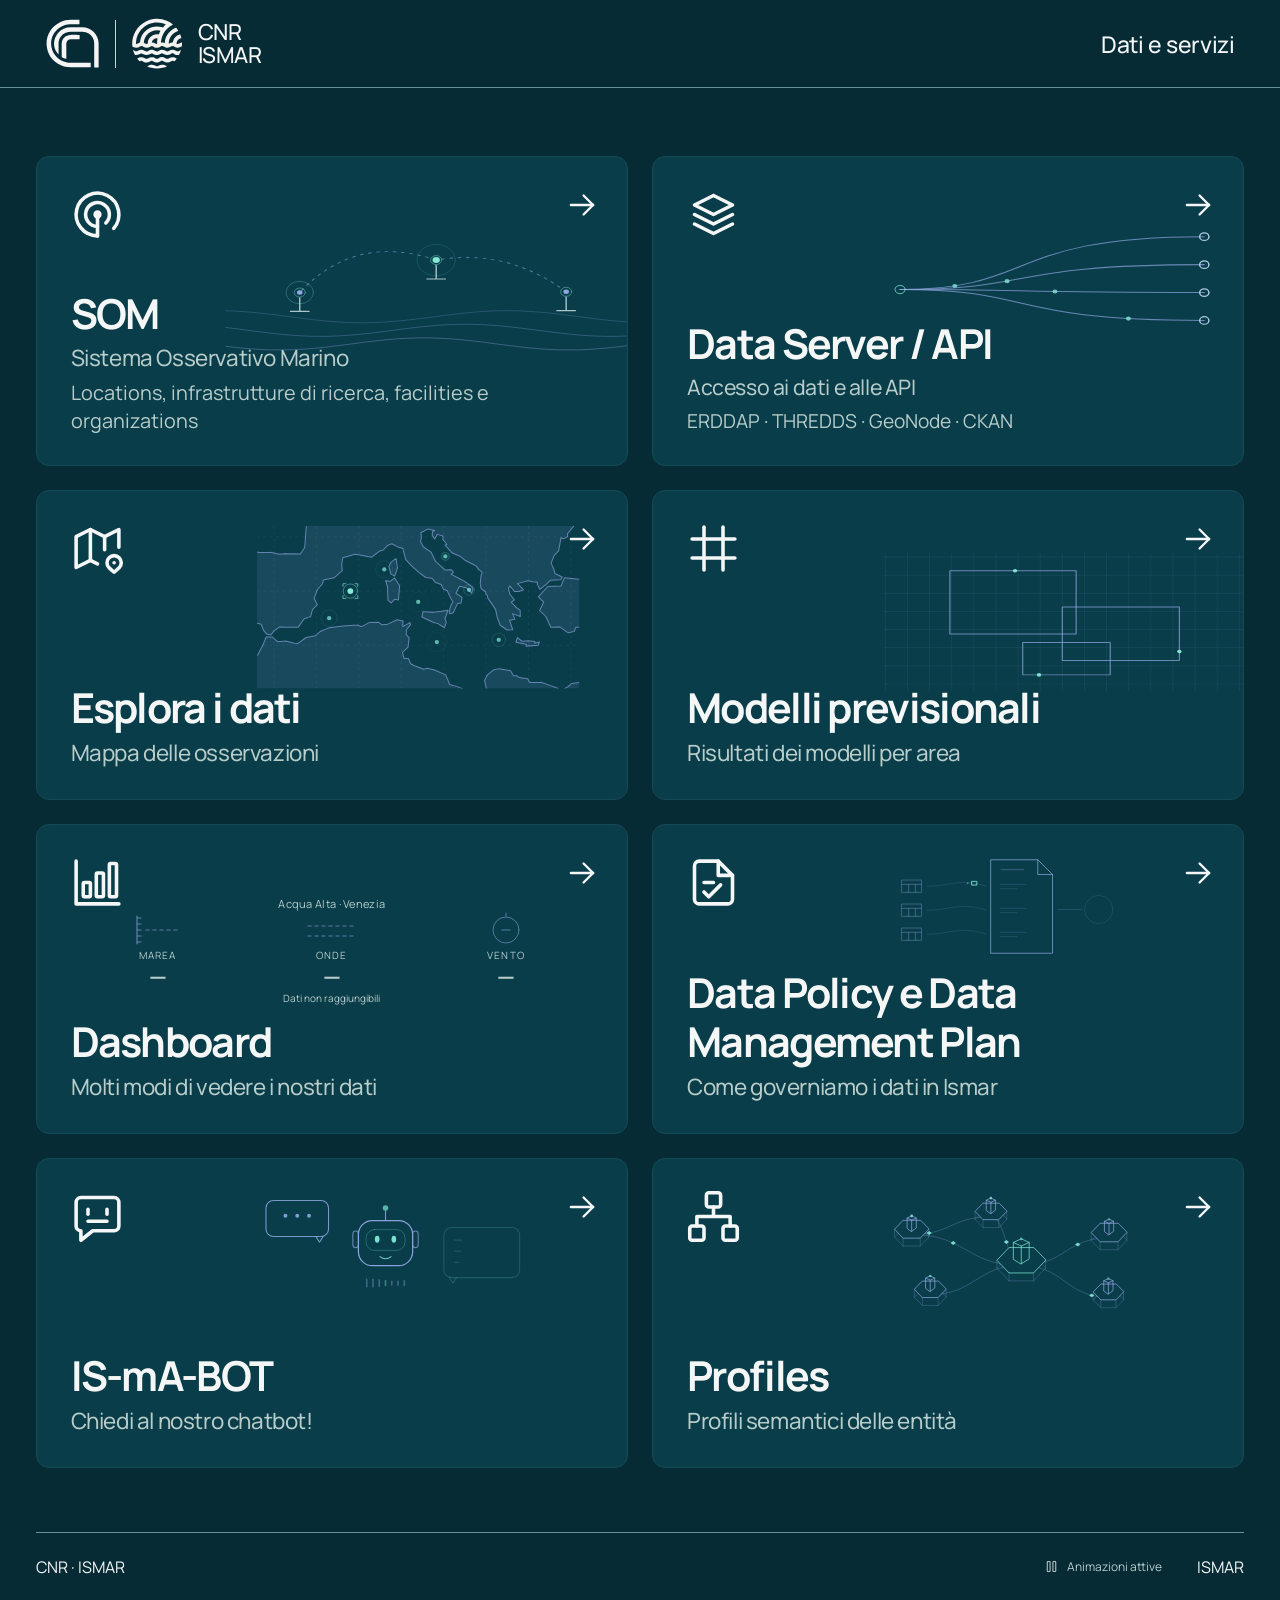
==== index.html @ 1b6a5de8 "Aggiunge Profiles con elenco compatto e prefix copiabili" ====
<!doctype html>
<html lang="it">
<head>
  <meta charset="utf-8">
  <meta name="viewport" content="width=device-width, initial-scale=1">
  <meta name="theme-color" content="#062b35">
  <meta name="description" content="Accesso al Sistema Osservativo Marino, ai data server e alle API, alla mappa delle osservazioni, ai modelli previsionali, alle infrastrutture di ricerca e alle facilities di CNR ISMAR.">
  <title>Dati e servizi · CNR ISMAR</title>
  <link rel="icon" href="assets/brand/ismar.svg" type="image/svg+xml">
  <link rel="preload" href="assets/fonts/manrope-variable.ttf" as="font" type="font/ttf" crossorigin>
  <link rel="stylesheet" href="styles.css">
  <script src="config.js" defer></script>
  <script src="assets/maps/mediterranean.js" defer></script>
  <script src="app.js" defer></script>
  <script src="dashboard.js" defer></script>
  <script src="motion.js" defer></script>
</head>
<body>
  <a class="skip-link" href="#contenuto">Vai ai servizi</a>
  <header class="site-header">
    <a class="brand" href="./" aria-label="CNR ISMAR · pagina iniziale">
      <img class="brand-cnr" src="assets/brand/cnr.svg" alt="" width="53" height="50">
      <span class="brand-divider" aria-hidden="true"></span>
      <img class="brand-ismar" src="assets/brand/ismar.svg" alt="" width="50" height="51">
      <span class="brand-name" aria-hidden="true">CNR<br>ISMAR</span>
    </a>
    <h1>Dati e servizi</h1>
  </header>
  <main id="contenuto" class="main" tabindex="-1">
    <nav id="tiles" class="tiles" aria-label="Dati e servizi marini"></nav>
    <noscript>
      <div class="no-script">
        <p>Per visualizzare le tile animate, attiva JavaScript. Puoi comunque accedere ai servizi:</p>
        <ul>
          <li><a href="./som.html">SOM · Sistema Osservativo Marino · Locations, infrastrutture di ricerca e facilities</a></li>
          <li><a href="./dataservers.html">Data Server / API</a></li>
          <li><a href="http://erddapdash.ve.ismar.cnr.it/">Esplora i dati · Mappa delle osservazioni</a></li>
          <li><a href="./models.html">Modelli previsionali</a></li>
          <li><a href="https://assets.ve.ismar.cnr.it/public/public_pages/dashboards/qc_dash.html">Dashboard · Molti modi di vedere i nostri dati</a></li>
          <li><a href="./datapolicy.html">Data Policy e Data Management Plan · Come governiamo i dati in Ismar</a></li>
          <li><a href="./chatbot.html">IS-mA-BOT · Chiedi al nostro chatbot!</a></li>
          <li><a href="./profiles.html">Profiles · Profili semantici delle entità</a></li>
        </ul>
      </div>
    </noscript>
  </main>
  <footer class="site-footer">
    <span>CNR · ISMAR</span>
    <div class="footer-actions">
      <button id="motion-toggle" class="motion-toggle" type="button" aria-pressed="true" aria-label="Metti in pausa le animazioni" hidden>
        <img src="assets/icons/player-pause.svg" width="17" height="17" alt="">
        <span>Animazioni attive</span>
      </button>
      <a id="contact-link" href="https://www.ismar.cnr.it/">ISMAR</a>
    </div>
  </footer>
</body>
</html>
---- styles.css ----
@font-face {
  font-family: Manrope;
  src: url("assets/fonts/manrope-variable.ttf") format("truetype");
  font-style: normal;
  font-weight: 200 800;
  font-display: swap;
}

:root {
  color-scheme: only dark;
  --page: #062b35;
  --tile: #093d4a;
  --tile-active: #0a424d;
  --text: #f4f7f6;
  --muted: #b8cdca;
  --indigo: #91a3df;
  --aqua: #79e1d0;
  --edge: #154b57;
  --gutter: clamp(22px, 2.78vw, 54px);
  --radius: 13px;
  font-family: Manrope, "Segoe UI", Arial, sans-serif;
  font-synthesis: none;
  text-rendering: optimizeLegibility;
  -webkit-font-smoothing: antialiased;
}

* { box-sizing: border-box; }
body { margin: 0; min-width: 280px; min-height: 100svh; background: var(--page); color: var(--text); display: flex; flex-direction: column; }
a { color: inherit; }
button { font: inherit; }
a, button { -webkit-tap-highlight-color: transparent; }
button:focus-visible, a:focus-visible { outline: 3px solid var(--aqua); outline-offset: 6px; }
.skip-link { position: fixed; top: 12px; left: 12px; z-index: 10; padding: 12px 18px; background: var(--text); color: var(--page); border-radius: 5px; transform: translateY(-180%); }
.skip-link:focus { transform: translateY(0); }
.site-header { height: 88px; flex: 0 0 88px; padding: 0 calc(var(--gutter) + 10px); border-bottom: 1px solid #69939b; display: flex; align-items: center; justify-content: space-between; gap: 24px; }
.brand { display: flex; align-items: center; gap: 16px; text-decoration: none; flex-shrink: 0; }
.brand img { display: block; object-fit: contain; }
.brand-cnr { width: 53px; height: 50px; }
.brand-ismar { width: 50px; height: 51px; }
.brand-divider { width: 1px; height: 48px; background: #c5d5d5; }
.brand-name { font-size: 22px; line-height: 1.01; font-weight: 500; letter-spacing: -.5px; }
.site-header h1 { margin: 0; font-size: 23px; font-weight: 500; letter-spacing: -.4px; }
.main { width: 100%; max-width: 1760px; margin: auto; padding: 68px var(--gutter) 64px; flex: 1; display: flex; align-items: center; outline: none; }
.tiles { display: grid; grid-template-columns: repeat(2, minmax(0, 1fr)); gap: 24px; width: 100%; }
.tile { position: relative; isolation: isolate; display: flex; align-items: flex-end; min-width: 0; height: clamp(310px, calc((100svh - 312px) / 2), 390px); overflow: hidden; padding: 32px 34px 30px; background: var(--tile); border: 1px solid var(--edge); border-radius: var(--radius); color: var(--text); text-decoration: none; transition: transform 220ms ease, background-color 220ms ease, border-color 220ms ease, box-shadow 220ms ease; }
.tile::after { content: ""; position: absolute; height: 2px; width: 26%; left: -28%; bottom: 0; background: var(--aqua); opacity: 0; pointer-events: none; }
.tile-placeholder { pointer-events: none; }
.tile:is(:hover, :focus-visible) { background: var(--tile-active); border-color: var(--aqua); box-shadow: inset 0 0 0 1px var(--aqua); transform: translateY(-3px); outline: none; }
.tile:is(:hover, :focus-visible)::after { opacity: .95; animation: edge-travel 3.8s linear infinite; }
.tile-icon, .tile-arrow { position: absolute; top: 29px; z-index: 2; display: block; filter: brightness(0) invert(1); opacity: .96; }
.tile-icon { left: 32px; width: 57px; height: 57px; }
.tile-arrow { right: 26px; width: 38px; height: 38px; transition: transform 220ms ease; }
.tile:is(:hover, :focus-visible) .tile-arrow { transform: translateX(5px); filter: brightness(0) saturate(100%) invert(88%) sepia(17%) saturate(846%) hue-rotate(110deg) brightness(97%) contrast(92%); }
.tile-visual { position: absolute; top: 51px; left: 0; width: 100%; height: 49%; pointer-events: none; z-index: -1; transition: transform 600ms ease; }
.tile-copy { position: relative; z-index: 1; width: 100%; pointer-events: none; }
.tile h2 { margin: 0 0 4px; font-size: clamp(31px, 3.22vw, 49px); line-height: 1.2; font-weight: 700; letter-spacing: -1.7px; text-wrap: balance; }
.tile-description { margin: 0; color: var(--muted); font-size: clamp(17px, 1.75vw, 26px); line-height: 1.45; font-weight: 450; letter-spacing: -.4px; }
.tile-detail { margin: 5px 0 0; font-size: clamp(16px, 1.55vw, 23px); line-height: 1.4; color: var(--muted); }
.tile[data-kind="servers"] .tile-description { font-size: clamp(16px, 1.66vw, 24px); }
.tile[data-kind="servers"] .tile-detail { font-size: clamp(15px, 1.5vw, 22px); }
.tile[data-kind="map"] .tile-visual { top: 24px; height: 60%; }
.tile:is([data-kind="infrastructure"], [data-kind="facilities"]) .tile-visual { top: 28px; height: 43%; }
.tile[data-kind="policy"] .tile-visual { top: 20px; height: 40%; }
.tile[data-kind="chatbot"] .tile-visual { top: 22px; height: 45%; }
/* Live Acqua Alta measurements stay readable independently of the canvas. */
.dashboard-preview { position: absolute; top: 72px; left: 34px; right: 34px; pointer-events: none; }
.dashboard-source { margin: 0; color: var(--muted); text-align: center; font-size: 11px; line-height: 14px; letter-spacing: .3px; }
.tile[data-kind="dashboard"] .tile-visual { top: 14px; left: 0; width: 100%; height: 38px; z-index: 0; transform: none !important; }
.dashboard-metrics { display: grid; grid-template-columns: repeat(3, minmax(0, 1fr)); margin: 38px 0 0; text-align: center; }
.dashboard-metric { min-width: 0; pointer-events: auto; }
.dashboard-label { color: var(--muted); font-size: 10px; line-height: 12px; letter-spacing: 1.2px; text-transform: uppercase; }
.dashboard-value { display: flex; align-items: baseline; justify-content: center; gap: 4px; margin: 2px 0 0; color: var(--aqua); font-size: 23px; line-height: 26px; font-weight: 650; font-variant-numeric: tabular-nums; }
.dashboard-unit { color: var(--muted); font-size: 11px; font-weight: 450; }
.dashboard-metric[data-available="false"] .dashboard-number { color: var(--muted); }
.dashboard-status { margin: 3px 0 0; color: var(--muted); text-align: center; font-size: 10px; line-height: 12px; }
.site-footer { width: calc(100% - var(--gutter) * 2); max-width: calc(1760px - var(--gutter) * 2); margin: 0 auto; min-height: 68px; border-top: 1px solid #69939b; display: flex; align-items: center; justify-content: space-between; gap: 20px; font-size: 16px; }
.footer-actions { display: flex; align-items: center; gap: 30px; }
.footer-actions > a { text-decoration: none; text-underline-offset: 5px; }
.footer-actions > a:hover { color: var(--aqua); text-decoration: underline; }
.motion-toggle { display: inline-flex; align-items: center; gap: 7px; min-height: 44px; border: 0; padding: 0 5px; color: var(--muted); background: transparent; font-size: 12px; cursor: pointer; }
.motion-toggle:hover { color: var(--text); }
.motion-toggle img { filter: brightness(0) invert(1); opacity: .72; }
[hidden] { display: none !important; }
.no-script { width: 100%; padding: 24px; border: 1px solid var(--edge); }
.no-script a { display: inline-block; padding: 8px; }
.visually-hidden { position: absolute; width: 1px; height: 1px; padding: 0; margin: -1px; overflow: hidden; clip-path: inset(50%); white-space: nowrap; border: 0; }
.motion-paused .tile::after { animation-play-state: paused; }
.motion-paused .tile, .motion-paused .tile-arrow, .motion-paused .tile-visual { transition: none; }
.motion-paused .tile:is(:hover, :focus-visible) { transform: none; }

/* Data server: elenco statico, estendibile aggiungendo elementi alla lista. */
.servers-main { display: block; padding-top: 40px; padding-bottom: 56px; }
.back-link { display: inline-flex; align-items: center; gap: 10px; min-height: 44px; color: var(--muted); font-size: 14px; text-decoration: none; }
.back-link img { flex-shrink: 0; filter: brightness(0) invert(1); transform: rotate(180deg); }
.back-link:hover { color: var(--aqua); }
.breadcrumb { display: flex; align-items: center; flex-wrap: wrap; gap: 12px; color: var(--muted); font-size: 14px; }
.breadcrumb [aria-current="page"] { color: var(--text); }
.servers-intro { margin: 32px 0; }
.servers-intro h2 { margin: 0 0 12px; font-size: clamp(30px, 3.22vw, 49px); line-height: 1.2; letter-spacing: -1.3px; }
.servers-intro p { max-width: 660px; margin: 0; color: var(--muted); font-size: 18px; line-height: 1.6; }
.server-list { display: grid; grid-template-columns: repeat(2, minmax(0, 1fr)); gap: 20px; margin: 0; padding: 0; list-style: none; }
.server-list > li { min-width: 0; }
.server-card { display: flex; align-items: center; justify-content: space-between; gap: 24px; height: 100%; min-height: 144px; padding: 30px 32px; background: var(--tile); border: 1px solid var(--edge); border-radius: var(--radius); text-decoration: none; transition: background-color 220ms ease, border-color 220ms ease; }
.server-card:is(:hover, :focus-visible) { background: var(--tile-active); border-color: var(--aqua); }
.server-copy { display: grid; gap: 9px; min-width: 0; }
.server-title { font-size: clamp(20px, 2vw, 28px); font-weight: 700; line-height: 1.3; letter-spacing: -.6px; overflow-wrap: anywhere; }
.server-status { display: inline-block; width: .625rem; height: .625rem; margin-right: .65rem; border-radius: 50%; background: #9ca3af; vertical-align: .12em; }
.server-status[data-state="green"] { background: #4ade80; }
.server-status[data-state="red"] { background: #f87171; }
.server-url { color: var(--muted); font-size: 14px; line-height: 1.6; overflow-wrap: anywhere; }
.server-arrow { flex-shrink: 0; filter: brightness(0) invert(1); }

/* Profiles: elenco compatto con link, dichiarazione e copia sulla stessa riga. */
.profiles-main .profiles-intro { margin: 20px 0 24px; }
.profiles-intro h2 { margin-bottom: 8px; font-size: clamp(28px, 2.8vw, 38px); text-wrap: balance; }
.profiles-intro p { max-width: none; font-size: 16px; }
.profiles-nav { display: flex; flex-wrap: wrap; column-gap: 24px; margin-top: 12px; }
.profiles-nav a { display: inline-flex; align-items: center; gap: 8px; min-height: 44px; color: var(--muted); text-decoration: none; font-size: 14px; }
.profiles-nav a:hover { color: var(--aqua); text-decoration: underline; text-underline-offset: 5px; }
.profiles-nav span { color: var(--aqua); font-variant-numeric: tabular-nums; }
.profiles-section { margin-top: 28px; }
.profiles-section-heading { display: flex; justify-content: space-between; align-items: baseline; gap: 16px; margin-bottom: 10px; }
.profiles-section h3 { scroll-margin-top: 24px; margin: 0; font-size: clamp(20px, 1.8vw, 24px); line-height: 1.4; letter-spacing: -.4px; overflow-wrap: anywhere; }
.profiles-count { flex-shrink: 0; color: var(--muted); font-size: 14px; }
.profiles-list { margin: 0; padding: 0; list-style: none; border: 1px solid var(--edge); border-radius: 8px; background: var(--tile); }
.profile-row { display: grid; grid-template-columns: 16rem minmax(0, 1fr) 44px; align-items: center; gap: 16px; min-width: 0; padding: 6px 14px; }
.profile-row + .profile-row { border-top: 1px solid var(--edge); }
.profile-row:is(:hover, :focus-within) { background: #79e1d008; }
.profile-row:first-child { border-radius: 7px 7px 0 0; }
.profile-row:last-child { border-radius: 0 0 7px 7px; }
.profile-row h4 { min-width: 0; margin: 0; font-size: 16px; font-weight: 600; line-height: 1.4; }
.profile-row h4 a { display: inline-flex; align-items: center; min-height: 44px; padding-block: 6px; color: var(--aqua); text-decoration-color: #4c7a80; text-underline-offset: 4px; overflow-wrap: anywhere; }
.profile-row h4 a:hover { color: var(--text); text-decoration-color: currentColor; }
.profile-row code { display: block; min-width: 0; padding: 8px 10px; border-radius: 4px; background: #052e39; color: #d2e5e3; font-family: Consolas, "Courier New", monospace; font-size: 14px; line-height: 1.6; white-space: pre-wrap; overflow-wrap: anywhere; }
.profile-copy { display: grid; place-items: center; width: 44px; height: 44px; padding: 0; border: 1px solid transparent; border-radius: 6px; background: transparent; color: var(--muted); cursor: pointer; }
.profile-copy:hover { border-color: var(--aqua); color: var(--aqua); }
.profile-copy .copied-icon { display: none; }
.profile-copy[data-state="copied"] { color: var(--aqua); border-color: var(--aqua); }
.profile-copy[data-state="copied"] .copy-icon { display: none; }
.profile-copy[data-state="copied"] .copied-icon { display: block; }
.profile-copy[data-state="error"] { border-color: #e9ac99; color: #e9ac99; }
@media (max-width: 1100px) {
  .profile-row { grid-template-columns: 12rem minmax(0, 1fr) 44px; gap: 12px; }
}
@media (max-width: 720px) {
  .profiles-nav { column-gap: 18px; }
  .profiles-section-heading { flex-wrap: wrap; gap: 6px; }
  .profile-row { grid-template-columns: minmax(0, 1fr) 44px; gap: 0 10px; padding: 8px 12px; }
  .profile-row h4 { grid-column: 1; grid-row: 1; }
  .profile-row code { grid-column: 1 / -1; grid-row: 2; margin-bottom: 4px; }
  .profile-copy { grid-column: 2; grid-row: 1; }
}

/* Modelli: descrizioni e homepage da completare senza collegamenti fittizi. */
.models-header h1 { min-width: 0; text-align: right; }
.model-card { height: 100%; padding: 30px 32px; background: var(--tile); border: 1px solid var(--edge); border-radius: var(--radius); }
.model-card h3 { margin: 0; }
.model-description { min-height: 4.8em; margin: 16px 0 20px; color: var(--muted); font-size: 16px; line-height: 1.6; overflow-wrap: anywhere; }
.model-homepage { display: inline-flex; align-items: center; min-height: 44px; color: var(--muted); font-size: 14px; line-height: 1.5; }
a.model-homepage { color: var(--aqua); text-underline-offset: 5px; }
a.model-homepage:hover { color: var(--text); }

/* Facilities: contorni italiani e posizioni geografiche delle stazioni. */
.facilities-main { display: block; padding-top: 40px; padding-bottom: 48px; }
.facilities-intro { margin: 24px 0 30px; }
.facilities-intro h2 { margin: 0 0 12px; font-size: clamp(28px, 3.22vw, 49px); line-height: 1.2; letter-spacing: -1.3px; text-wrap: balance; }
.facilities-intro p { margin: 0; color: var(--muted); font-size: 18px; line-height: 1.6; }
.facilities-atlas { margin: 0; overflow: hidden; background: var(--tile); border: 1px solid var(--edge); border-radius: var(--radius); }
.facilities-map { position: relative; width: min(100%, 900px, calc(88svh * 760 / 920)); margin-inline: auto; aspect-ratio: 760 / 920; }
.italy-outline { display: block; width: 100%; height: 100%; }
.facility-marker { position: absolute; left: var(--facility-x); top: var(--facility-y); display: flex; width: 24px; height: 24px; align-items: center; justify-content: center; transform: translate(-50%, -50%); color: var(--text); text-decoration: none; }
.facility-icon { display: grid; place-items: center; width: 24px; height: 24px; }
.facility-icon img { display: block; filter: brightness(0) invert(96%); transition: filter 180ms ease; }
.facility-label { position: absolute; left: calc(100% + 8px); top: 50%; transform: translateY(-50%); display: grid; gap: 3px; width: max-content; max-width: min(210px, 30vw); padding: 6px 8px; background: var(--tile); border-radius: 5px; visibility: hidden; pointer-events: none; line-height: 1.4; }
.facility-label strong { color: var(--aqua); font-size: 17px; letter-spacing: .5px; }
.facility-label > span { color: var(--text); font-size: 13px; }
.facility-marker:focus-visible { z-index: 1; }
.facility-marker:focus-visible .facility-label { visibility: visible; }
.facility-marker:focus-visible .facility-icon img { filter: brightness(0) saturate(100%) invert(88%) sepia(17%) saturate(846%) hue-rotate(110deg) brightness(97%) contrast(92%); }
@media (hover: hover) {
  .facility-marker:hover { z-index: 1; }
  .facility-marker:hover .facility-label { visibility: visible; }
  .facility-marker:hover .facility-icon img { filter: brightness(0) saturate(100%) invert(88%) sepia(17%) saturate(846%) hue-rotate(110deg) brightness(97%) contrast(92%); }
}
.facilities-caption { display: grid; grid-template-columns: repeat(2, minmax(0, 1fr)); gap: 12px 24px; padding: 18px 24px; border-top: 1px solid var(--edge); color: var(--muted); font-size: 13px; line-height: 1.6; }
.facilities-caption > span { display: grid; gap: 2px; }
.facilities-caption strong { color: var(--text); font-weight: 600; }

@media (max-width: 640px) {
  .facilities-main { padding-top: 22px; padding-bottom: 32px; }
  .facilities-intro { margin: 24px 0; }
  .facilities-intro h2 { font-size: clamp(26px, 6.7vw, 34px); letter-spacing: -.8px; }
  .facilities-intro p { font-size: 16px; }
  .facilities-map { width: 100%; }
  .facility-icon { width: clamp(14px, 4.6vw, 24px); height: clamp(14px, 4.6vw, 24px); }
  .facility-icon img { width: 100%; height: 100%; }
  .facilities-caption { grid-template-columns: 1fr; padding: 16px 18px; font-size: 12px; gap: 12px; }
}
@media (prefers-reduced-motion: reduce) {
  .facility-icon img { transition: none; }
}

@keyframes edge-travel { from { left: -28%; } to { left: 102%; } }
@media (min-width: 1760px) {
  .site-header { padding-inline: max(var(--gutter), calc((100vw - 1652px) / 2)); }
}
@media (max-width: 1000px) {
  .site-header { height: 80px; flex-basis: 80px; }
  .main { padding-top: 38px; padding-bottom: 38px; }
  .tiles { gap: 18px; }
  .tile { padding: 27px 25px; height: clamp(300px, calc((100svh - 240px) / 2), 370px); }
  .tile-icon { left: 24px; top: 24px; width: 45px; height: 45px; }
  .tile-arrow { top: 27px; right: 23px; width: 30px; height: 30px; }
  .tile h2 { font-size: 34px; letter-spacing: -1.1px; }
  .tile-description, .tile[data-kind="servers"] .tile-description { font-size: 19px; }
  .tile-detail { font-size: 17px; }
  .tile[data-kind="servers"] .tile-detail { font-size: 16px; }
  .dashboard-preview { top: 76px; left: 25px; right: 25px; }
  .dashboard-metrics { margin-top: 28px; }
  .tile[data-kind="dashboard"] .tile-visual { height: 28px; }
  .tile[data-kind="dashboard"] .tile-description { font-size: 17px; }
}
@media (max-width: 640px) {
  :root { --gutter: 20px; --radius: 11px; }
  .site-header { padding-inline: 23px; height: 78px; flex-basis: 78px; gap: 12px; }
  .brand { gap: 10px; }
  .brand-cnr { width: 34px; height: 34px; }
  .brand-ismar { width: 34px; height: 35px; }
  .brand-divider { height: 33px; }
  .brand-name { font-size: 15px; letter-spacing: -.3px; }
  .site-header h1 { font-size: 16px; letter-spacing: -.4px; }
  .main { padding-block: 26px 32px; }
  .tiles { grid-template-columns: 1fr; gap: 16px; }
  .tile-placeholder { display: none; }
  .tile { height: 264px; padding: 23px; }
  .tile h2 { font-size: clamp(27px, 7.5vw, 34px); letter-spacing: -1px; }
  .tile-description, .tile[data-kind="servers"] .tile-description { font-size: 17px; line-height: 1.4; }
  .tile-detail { font-size: 15px; margin-top: 4px; }
  .tile-icon { width: 42px; height: 42px; left: 23px; top: 23px; }
  .tile-arrow { width: 29px; height: 29px; top: 25px; right: 22px; }
  .tile-visual { top: 46px; height: 48%; }
  .tile[data-kind="map"] .tile-visual { top: 30px; height: 54%; }
  .tile:is([data-kind="infrastructure"], [data-kind="facilities"]) .tile-visual { top: 20px; height: 31%; }
  .tile[data-kind="policy"] .tile-visual { top: 18px; height: 32%; }
  .tile[data-kind="chatbot"] .tile-visual { top: 24px; height: 40%; }
  .dashboard-preview { top: 78px; left: 23px; right: 23px; }
  .dashboard-source { font-size: 10px; line-height: 14px; }
  .dashboard-label { font-size: 9px; line-height: 12px; }
  .dashboard-value { font-size: 20px; line-height: 24px; }
  .dashboard-unit { font-size: 10px; }
  .dashboard-status { margin-top: 3px; font-size: 9px; line-height: 12px; }
  .tile[data-kind="servers"] .tile-detail { font-size: 14px; }
  .site-footer { min-height: 76px; font-size: 13px; gap: 12px; }
  .footer-actions { gap: 16px; }
  .motion-toggle { font-size: 0; width: 32px; justify-content: center; padding: 0; }
  .motion-toggle img { width: 19px; height: 19px; }
  .servers-main { padding-top: 22px; padding-bottom: 32px; }
  .servers-intro { margin: 24px 0; }
  .servers-intro p { font-size: 16px; }
  .server-list { grid-template-columns: 1fr; gap: 16px; }
  .server-card { min-height: 128px; padding: 24px 22px; gap: 16px; }
  .server-title { font-size: 22px; }
  .server-url { font-size: 13px; }
  .server-arrow { width: 25px; height: 25px; }
  .model-card { padding: 24px 22px; }
}
@media (max-width: 360px) {
  .tile[data-kind="dashboard"] { height: 280px; }
}
@media (prefers-reduced-motion: reduce) {
  *, *::before, *::after { animation: none !important; transition: none !important; scroll-behavior: auto !important; }
  .tile:is(:hover, :focus-visible) { transform: none; }
}
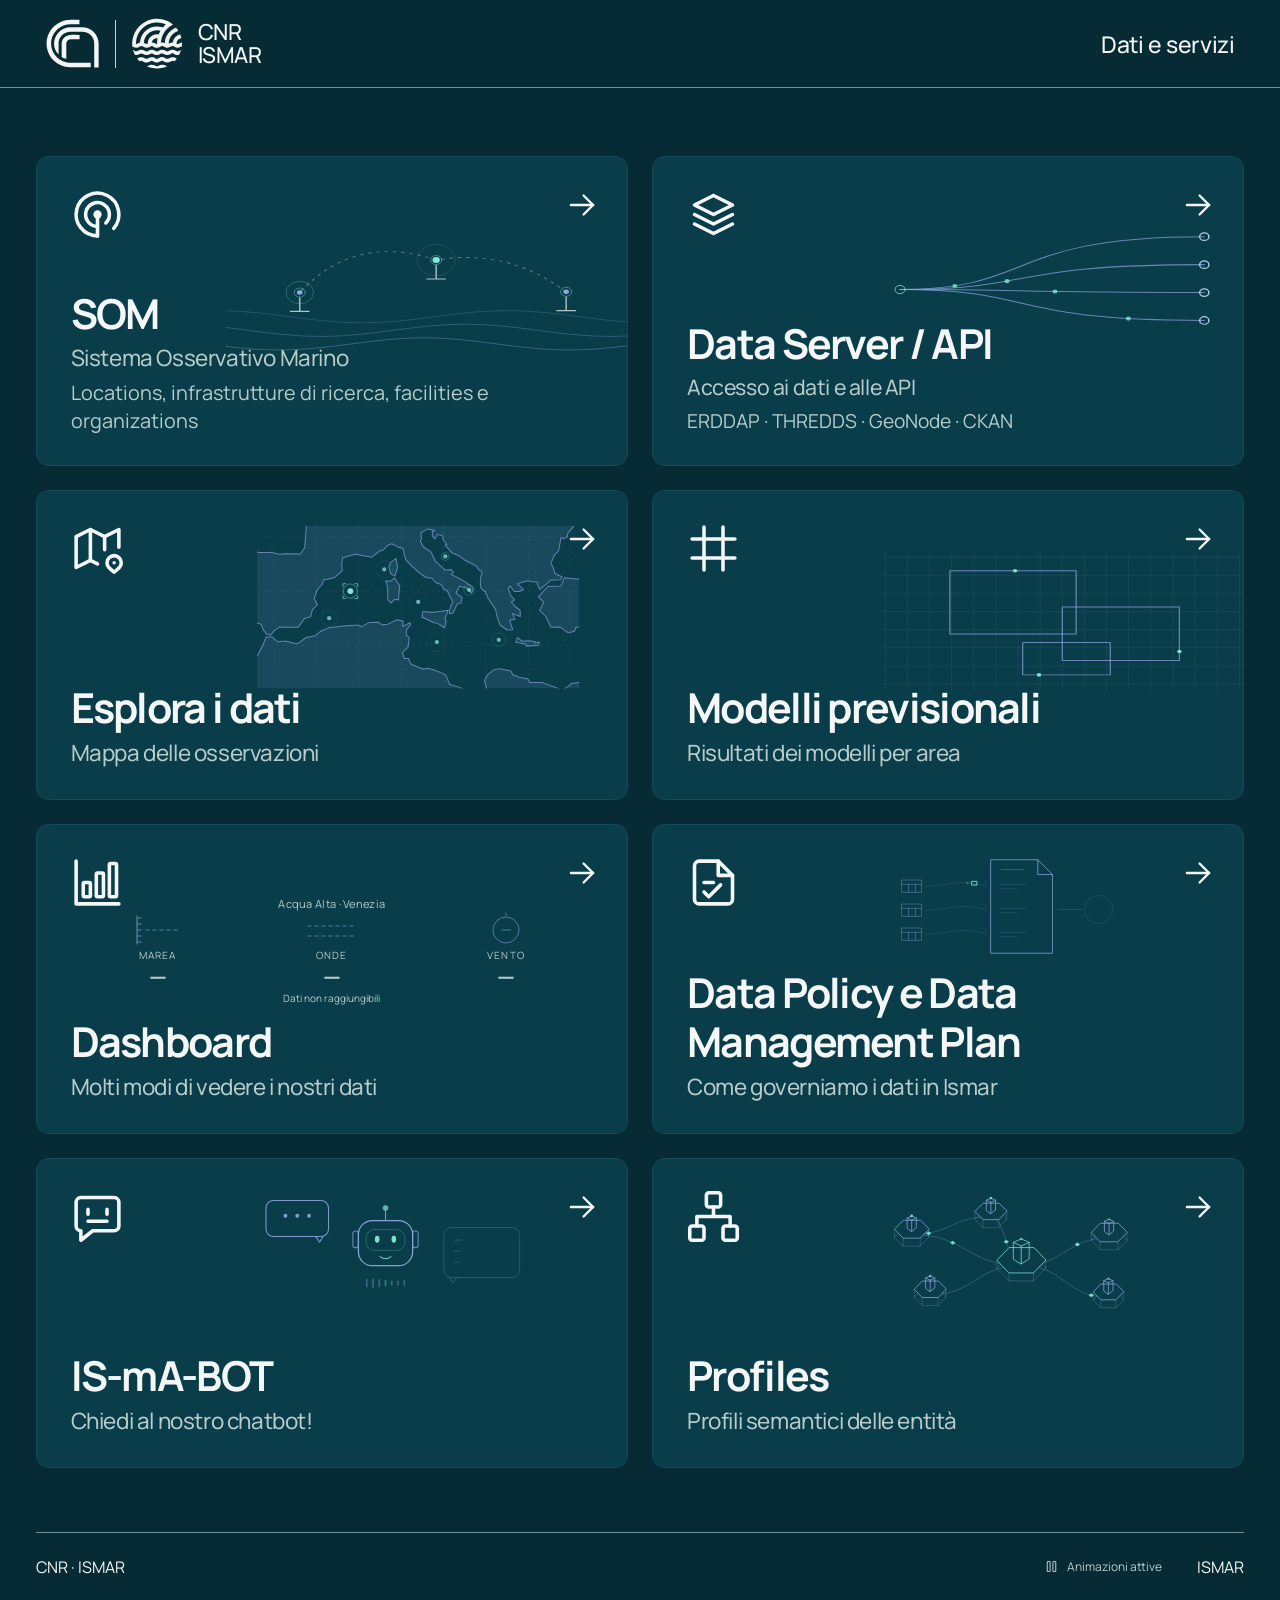
==== commit c3fe77e7: "Integra la mappa delle entità SOM e conserva la vista a tile Aggiunge selezione delle relazioni e ic" ====
--- a/index.html
+++ b/index.html
@@ -38,7 +38,7 @@
           <li><a href="./models.html">Modelli previsionali</a></li>
           <li><a href="https://assets.ve.ismar.cnr.it/public/public_pages/dashboards/qc_dash.html">Dashboard · Molti modi di vedere i nostri dati</a></li>
           <li><a href="./datapolicy.html">Data Policy e Data Management Plan · Come governiamo i dati in Ismar</a></li>
-          <li><a href="./chatbot.html">IS-mA-BOT · Chiedi al nostro chatbot!</a></li>
+          <li><a href="https://assets.ve.ismar.cnr.it/public/public_pages/isabot-metadata/chatbot.html">IS-mA-BOT · Chiedi al nostro chatbot!</a></li>
           <li><a href="./profiles.html">Profiles · Profili semantici delle entità</a></li>
         </ul>
       </div>
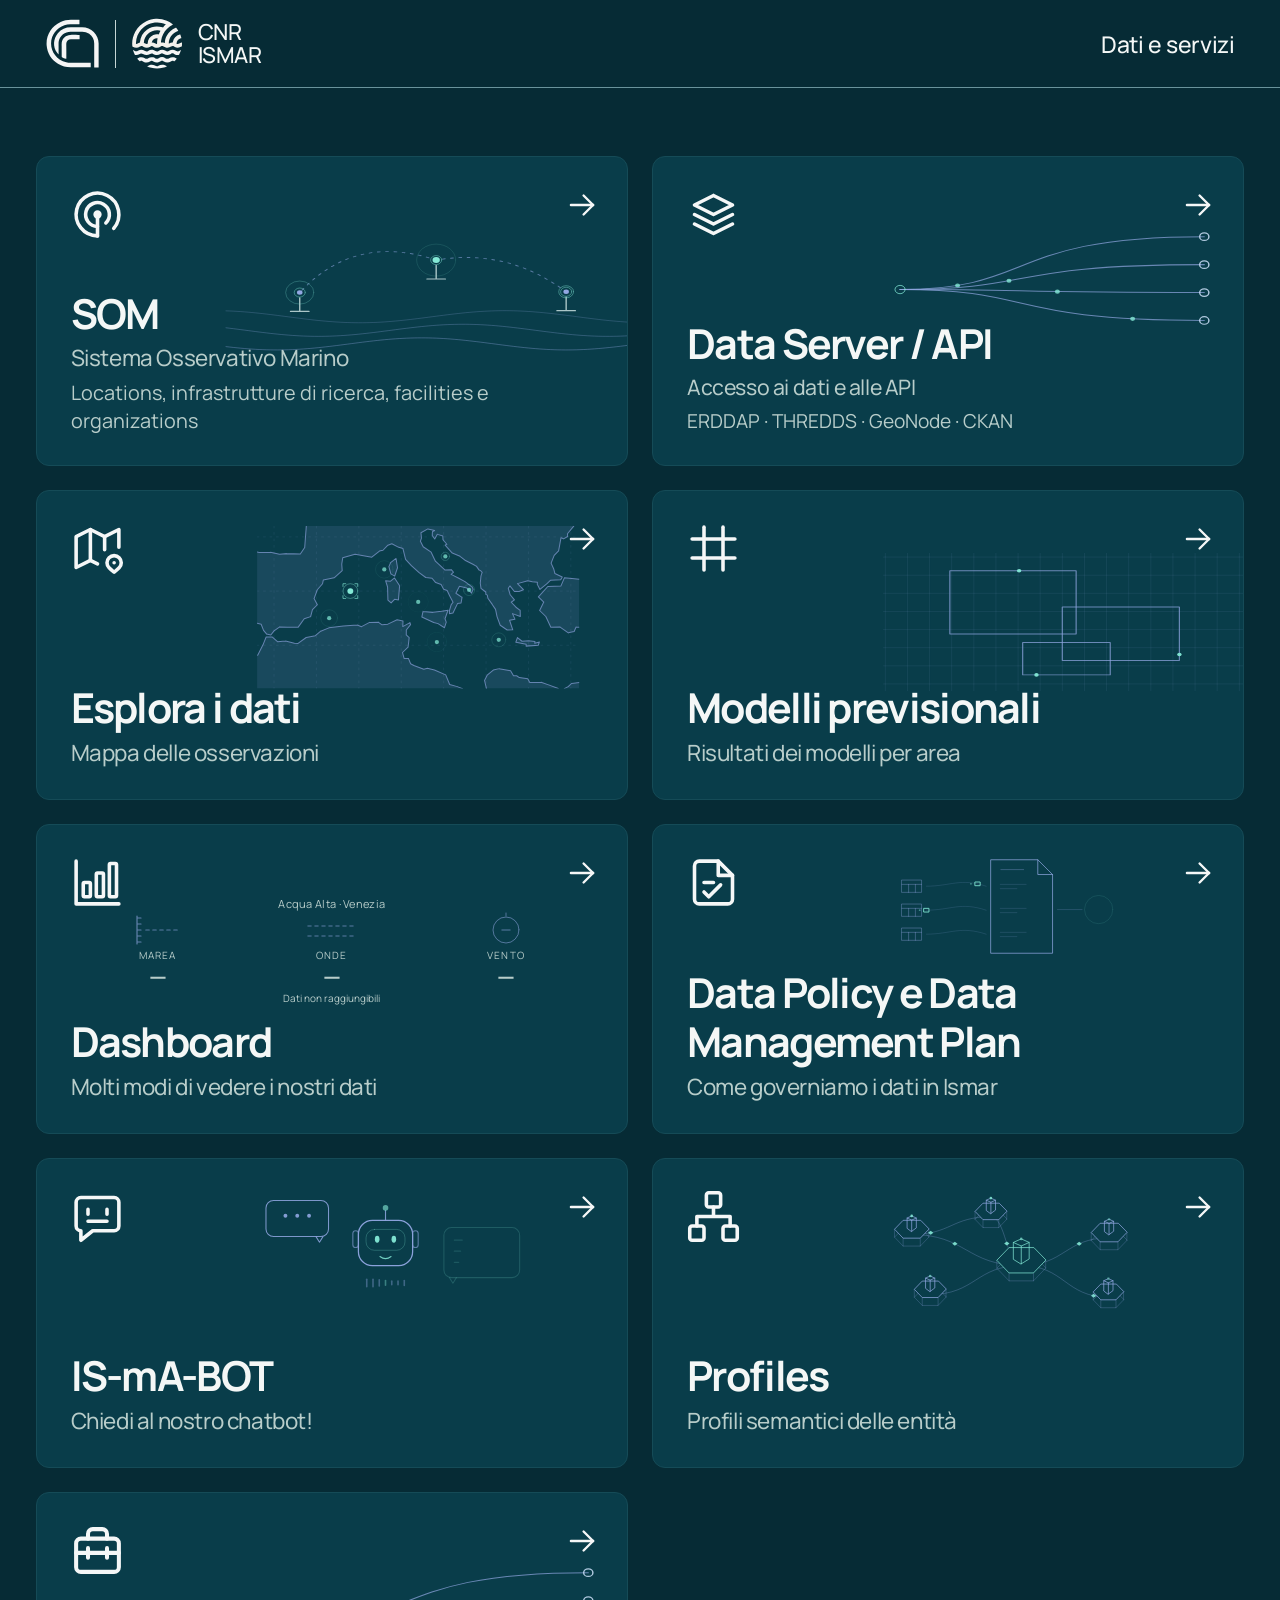
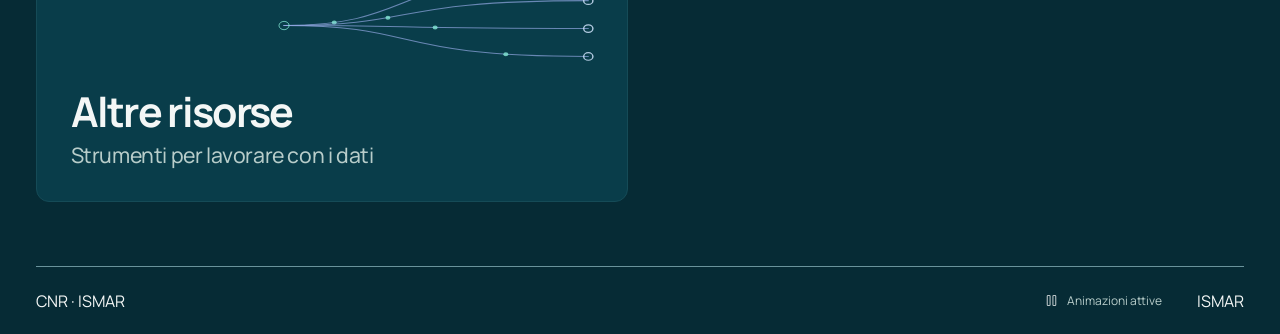
==== commit e28c7ac2: "Aggiorna Data Policy, Metadata Profiles e Altre risorse Pubblica tutti i contenuti locali aggiornati" ====
--- a/index.html
+++ b/index.html
@@ -40,6 +40,7 @@
           <li><a href="./datapolicy.html">Data Policy e Data Management Plan · Come governiamo i dati in Ismar</a></li>
           <li><a href="https://assets.ve.ismar.cnr.it/public/public_pages/isabot-metadata/chatbot.html">IS-mA-BOT · Chiedi al nostro chatbot!</a></li>
           <li><a href="./profiles.html">Profiles · Profili semantici delle entità</a></li>
+          <li><a href="./otherresources.html">Altre risorse · Strumenti per lavorare con i dati</a></li>
         </ul>
       </div>
     </noscript>
--- a/styles.css
+++ b/styles.css
@@ -122,6 +122,9 @@
 .profiles-section-heading { display: flex; justify-content: space-between; align-items: baseline; gap: 16px; margin-bottom: 10px; }
 .profiles-section h3 { scroll-margin-top: 24px; margin: 0; font-size: clamp(20px, 1.8vw, 24px); line-height: 1.4; letter-spacing: -.4px; overflow-wrap: anywhere; }
 .profiles-count { flex-shrink: 0; color: var(--muted); font-size: 14px; }
+.profiles-repository { margin: 12px 0 0; color: var(--muted); font-size: 14px; line-height: 1.6; }
+.profiles-repository a { color: var(--aqua); text-underline-offset: 4px; }
+.profiles-repository a:hover { color: var(--text); }
 .profiles-list { margin: 0; padding: 0; list-style: none; border: 1px solid var(--edge); border-radius: 8px; background: var(--tile); }
 .profile-row { display: grid; grid-template-columns: 16rem minmax(0, 1fr) 44px; align-items: center; gap: 16px; min-width: 0; padding: 6px 14px; }
 .profile-row + .profile-row { border-top: 1px solid var(--edge); }
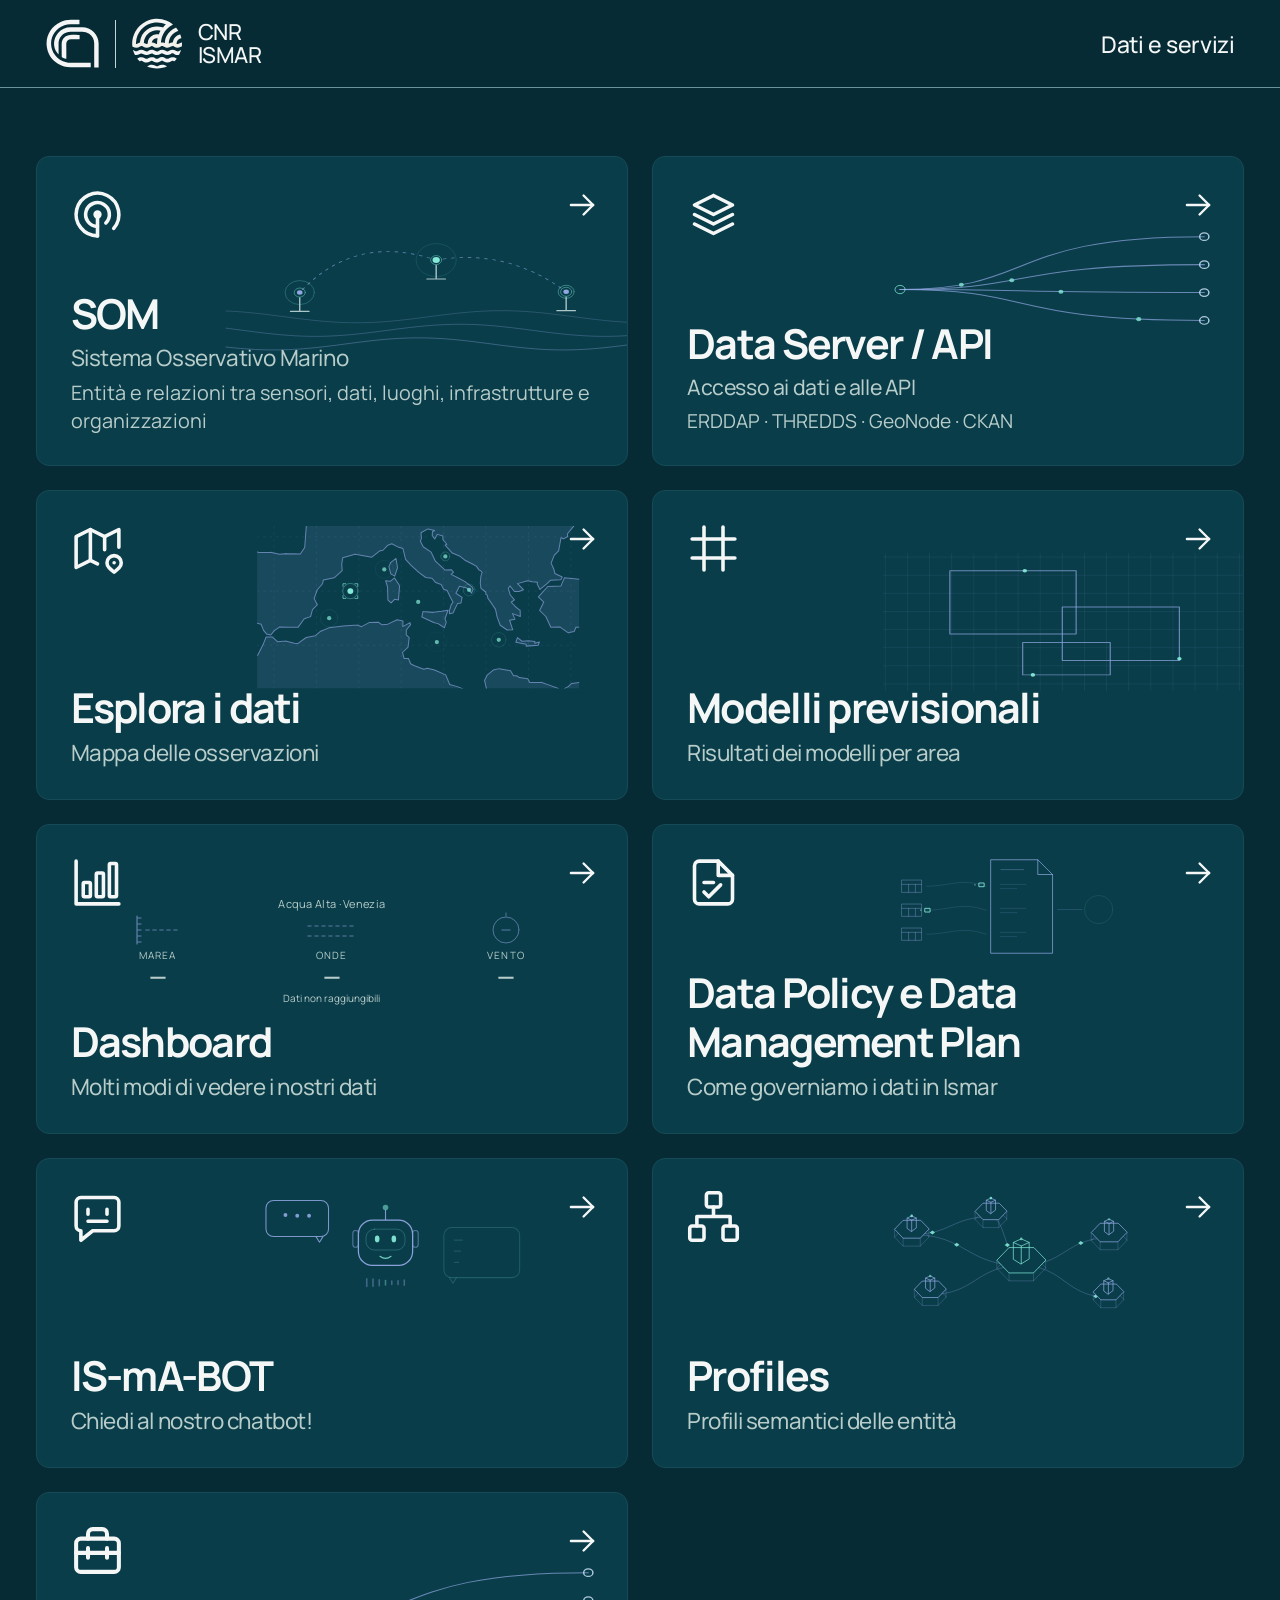
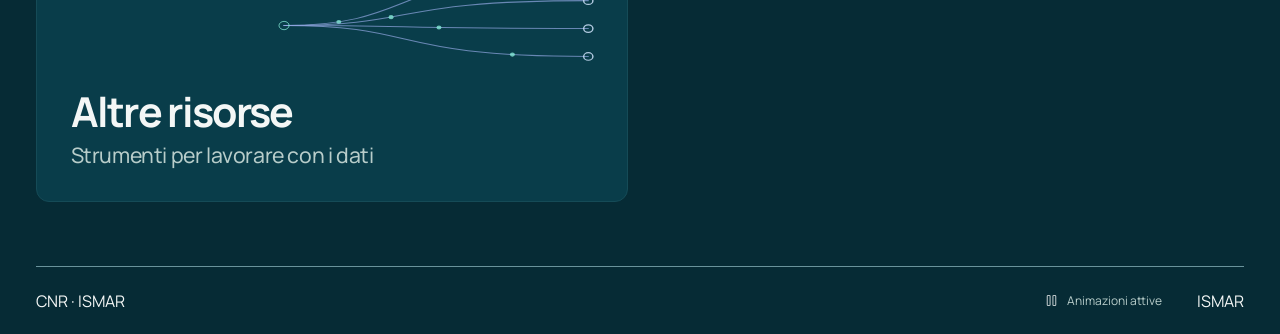
==== commit 53850e79: "Add semantic profile form links and publish latest portal updates Add six blank-form links and four " ====
--- a/index.html
+++ b/index.html
@@ -32,7 +32,7 @@
       <div class="no-script">
         <p>Per visualizzare le tile animate, attiva JavaScript. Puoi comunque accedere ai servizi:</p>
         <ul>
-          <li><a href="./som.html">SOM · Sistema Osservativo Marino · Locations, infrastrutture di ricerca e facilities</a></li>
+          <li><a href="./som.html">SOM · Sistema Osservativo Marino · Entità e relazioni tra sensori, dati, luoghi, infrastrutture e organizzazioni</a></li>
           <li><a href="./dataservers.html">Data Server / API</a></li>
           <li><a href="http://erddapdash.ve.ismar.cnr.it/">Esplora i dati · Mappa delle osservazioni</a></li>
           <li><a href="./models.html">Modelli previsionali</a></li>
--- a/styles.css
+++ b/styles.css
@@ -126,7 +126,7 @@
 .profiles-repository a { color: var(--aqua); text-underline-offset: 4px; }
 .profiles-repository a:hover { color: var(--text); }
 .profiles-list { margin: 0; padding: 0; list-style: none; border: 1px solid var(--edge); border-radius: 8px; background: var(--tile); }
-.profile-row { display: grid; grid-template-columns: 16rem minmax(0, 1fr) 44px; align-items: center; gap: 16px; min-width: 0; padding: 6px 14px; }
+.profile-row { display: grid; grid-template-columns: 16rem minmax(0, 1fr) auto; align-items: center; gap: 16px; min-width: 0; padding: 6px 14px; }
 .profile-row + .profile-row { border-top: 1px solid var(--edge); }
 .profile-row:is(:hover, :focus-within) { background: #79e1d008; }
 .profile-row:first-child { border-radius: 7px 7px 0 0; }
@@ -135,23 +135,25 @@
 .profile-row h4 a { display: inline-flex; align-items: center; min-height: 44px; padding-block: 6px; color: var(--aqua); text-decoration-color: #4c7a80; text-underline-offset: 4px; overflow-wrap: anywhere; }
 .profile-row h4 a:hover { color: var(--text); text-decoration-color: currentColor; }
 .profile-row code { display: block; min-width: 0; padding: 8px 10px; border-radius: 4px; background: #052e39; color: #d2e5e3; font-family: Consolas, "Courier New", monospace; font-size: 14px; line-height: 1.6; white-space: pre-wrap; overflow-wrap: anywhere; }
-.profile-copy { display: grid; place-items: center; width: 44px; height: 44px; padding: 0; border: 1px solid transparent; border-radius: 6px; background: transparent; color: var(--muted); cursor: pointer; }
-.profile-copy:hover { border-color: var(--aqua); color: var(--aqua); }
+.profile-actions { display: flex; align-items: center; gap: 8px; }
+.profile-copy, .profile-form { display: grid; place-items: center; width: 44px; height: 44px; padding: 0; border: 1px solid transparent; border-radius: 6px; background: transparent; color: var(--muted); cursor: pointer; }
+.profile-copy:hover, a.profile-form:hover { border-color: var(--aqua); color: var(--aqua); }
+.profile-form[disabled] { opacity: .5; cursor: not-allowed; }
 .profile-copy .copied-icon { display: none; }
 .profile-copy[data-state="copied"] { color: var(--aqua); border-color: var(--aqua); }
 .profile-copy[data-state="copied"] .copy-icon { display: none; }
 .profile-copy[data-state="copied"] .copied-icon { display: block; }
 .profile-copy[data-state="error"] { border-color: #e9ac99; color: #e9ac99; }
 @media (max-width: 1100px) {
-  .profile-row { grid-template-columns: 12rem minmax(0, 1fr) 44px; gap: 12px; }
+  .profile-row { grid-template-columns: 12rem minmax(0, 1fr) auto; gap: 12px; }
 }
 @media (max-width: 720px) {
   .profiles-nav { column-gap: 18px; }
   .profiles-section-heading { flex-wrap: wrap; gap: 6px; }
-  .profile-row { grid-template-columns: minmax(0, 1fr) 44px; gap: 0 10px; padding: 8px 12px; }
+  .profile-row { grid-template-columns: minmax(0, 1fr) auto; gap: 0 10px; padding: 8px 12px; }
   .profile-row h4 { grid-column: 1; grid-row: 1; }
   .profile-row code { grid-column: 1 / -1; grid-row: 2; margin-bottom: 4px; }
-  .profile-copy { grid-column: 2; grid-row: 1; }
+  .profile-copy, .profile-actions { grid-column: 2; grid-row: 1; }
 }
 
 /* Modelli: descrizioni e homepage da completare senza collegamenti fittizi. */
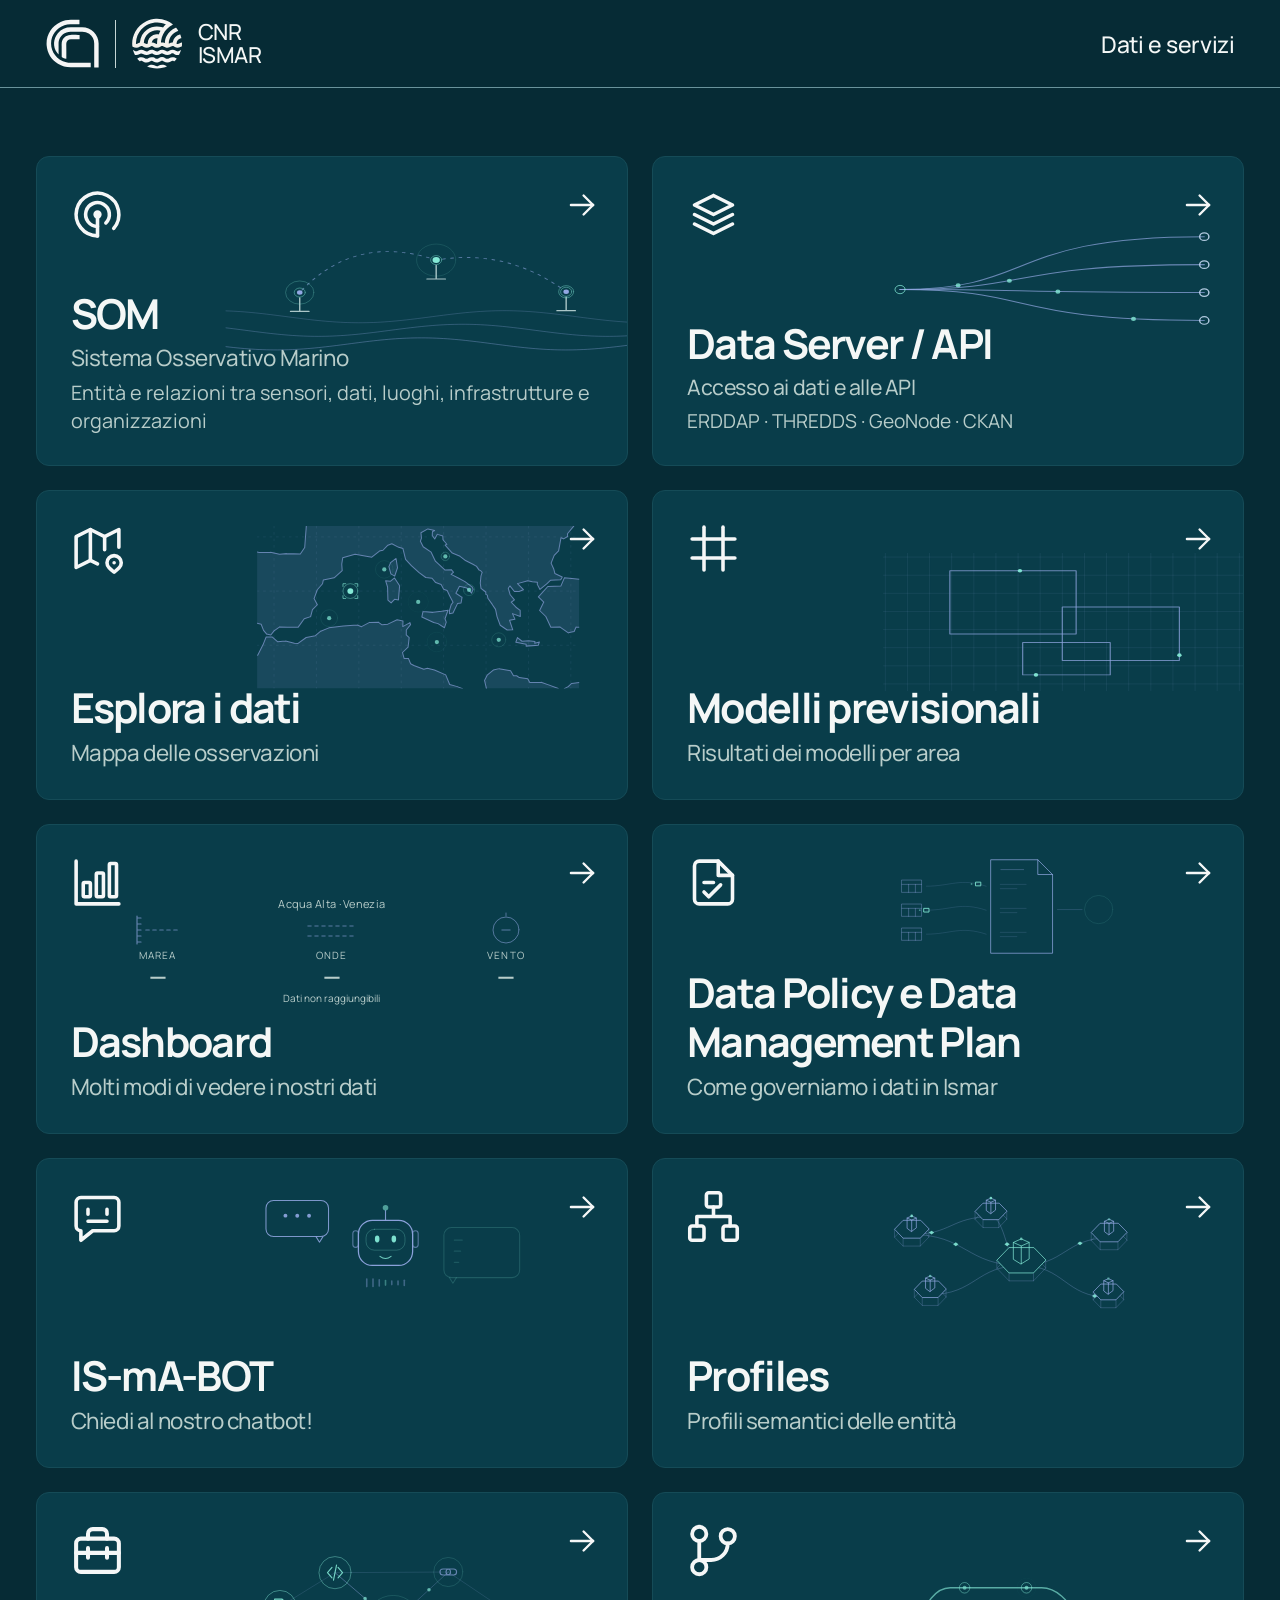
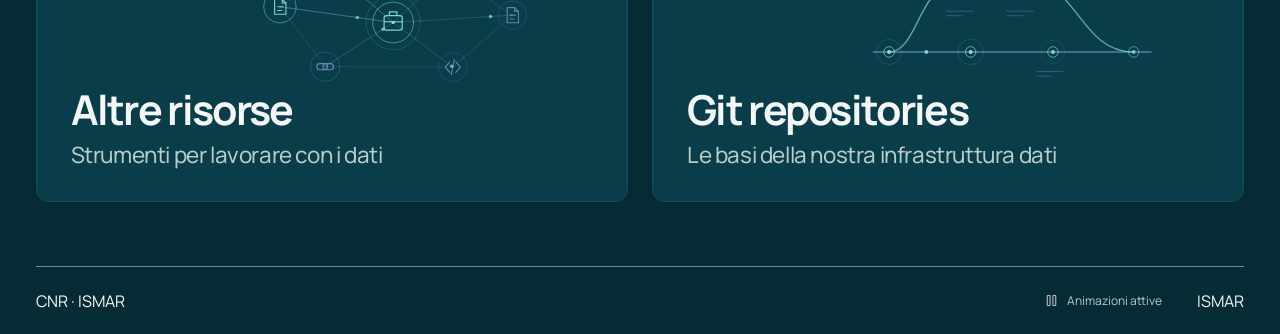
==== commit b01705c2: "Aggiunge Git repositories e aggiorna risorse e collegamenti Aggiunge la pagina con i 18 repository p" ====
--- a/index.html
+++ b/index.html
@@ -41,6 +41,7 @@
           <li><a href="https://assets.ve.ismar.cnr.it/public/public_pages/isabot-metadata/chatbot.html">IS-mA-BOT · Chiedi al nostro chatbot!</a></li>
           <li><a href="./profiles.html">Profiles · Profili semantici delle entità</a></li>
           <li><a href="./otherresources.html">Altre risorse · Strumenti per lavorare con i dati</a></li>
+          <li><a href="./repositories.html">Git repositories · Le basi della nostra infrastruttura dati</a></li>
         </ul>
       </div>
     </noscript>
--- a/styles.css
+++ b/styles.css
@@ -110,6 +110,33 @@
 .server-url { color: var(--muted); font-size: 14px; line-height: 1.6; overflow-wrap: anywhere; }
 .server-arrow { flex-shrink: 0; filter: brightness(0) invert(1); }
 
+/* Repository: tabella dei collegamenti e contesto affiancato su desktop. */
+.repositories-layout { display: grid; grid-template-columns: minmax(0, 2fr) minmax(260px, 1fr); align-items: start; gap: 32px; }
+.repositories-table-wrap { min-width: 0; overflow: hidden; border: 1px solid var(--edge); border-radius: var(--radius); background: var(--tile); }
+.repositories-table { width: 100%; border-collapse: collapse; table-layout: fixed; font-size: 16px; line-height: 1.6; }
+.repositories-table caption { padding: 18px 20px; text-align: left; color: var(--muted); font-size: 14px; }
+.repositories-table th, .repositories-table td { padding: 14px 20px; text-align: left; vertical-align: top; overflow-wrap: anywhere; border-top: 1px solid var(--edge); }
+.repositories-table th { width: 46%; font-weight: 600; }
+.repositories-table thead { background: #052e39; }
+.repositories-table td { color: var(--muted); }
+.repositories-table a, .repositories-about a { color: var(--aqua); text-underline-offset: 4px; }
+.repositories-table a { display: inline-flex; align-items: center; min-height: 44px; max-width: 100%; }
+.repositories-table a:hover, .repositories-about a:hover { color: var(--text); }
+.repositories-table tbody tr:is(:hover, :focus-within) { background: #79e1d008; }
+.repositories-about { min-width: 0; padding: 24px; border-left: 2px solid var(--aqua); }
+.repositories-about h3 { margin: 0 0 16px; font-size: 24px; line-height: 1.3; letter-spacing: -.5px; }
+.repositories-about p { margin: 0 0 16px; color: var(--muted); font-size: 16px; line-height: 1.7; }
+.repositories-about p:last-child { margin-bottom: 0; }
+@media (max-width: 1000px) {
+  .repositories-layout { grid-template-columns: 1fr; gap: 24px; }
+}
+@media (max-width: 640px) {
+  .repositories-table th, .repositories-table td { padding: 12px 10px; }
+  .repositories-table th { width: 45%; }
+  .repositories-table caption { padding: 16px 12px; }
+  .repositories-about { padding: 8px 0 8px 18px; }
+}
+
 /* Profiles: elenco compatto con link, dichiarazione e copia sulla stessa riga. */
 .profiles-main .profiles-intro { margin: 20px 0 24px; }
 .profiles-intro h2 { margin-bottom: 8px; font-size: clamp(28px, 2.8vw, 38px); text-wrap: balance; }
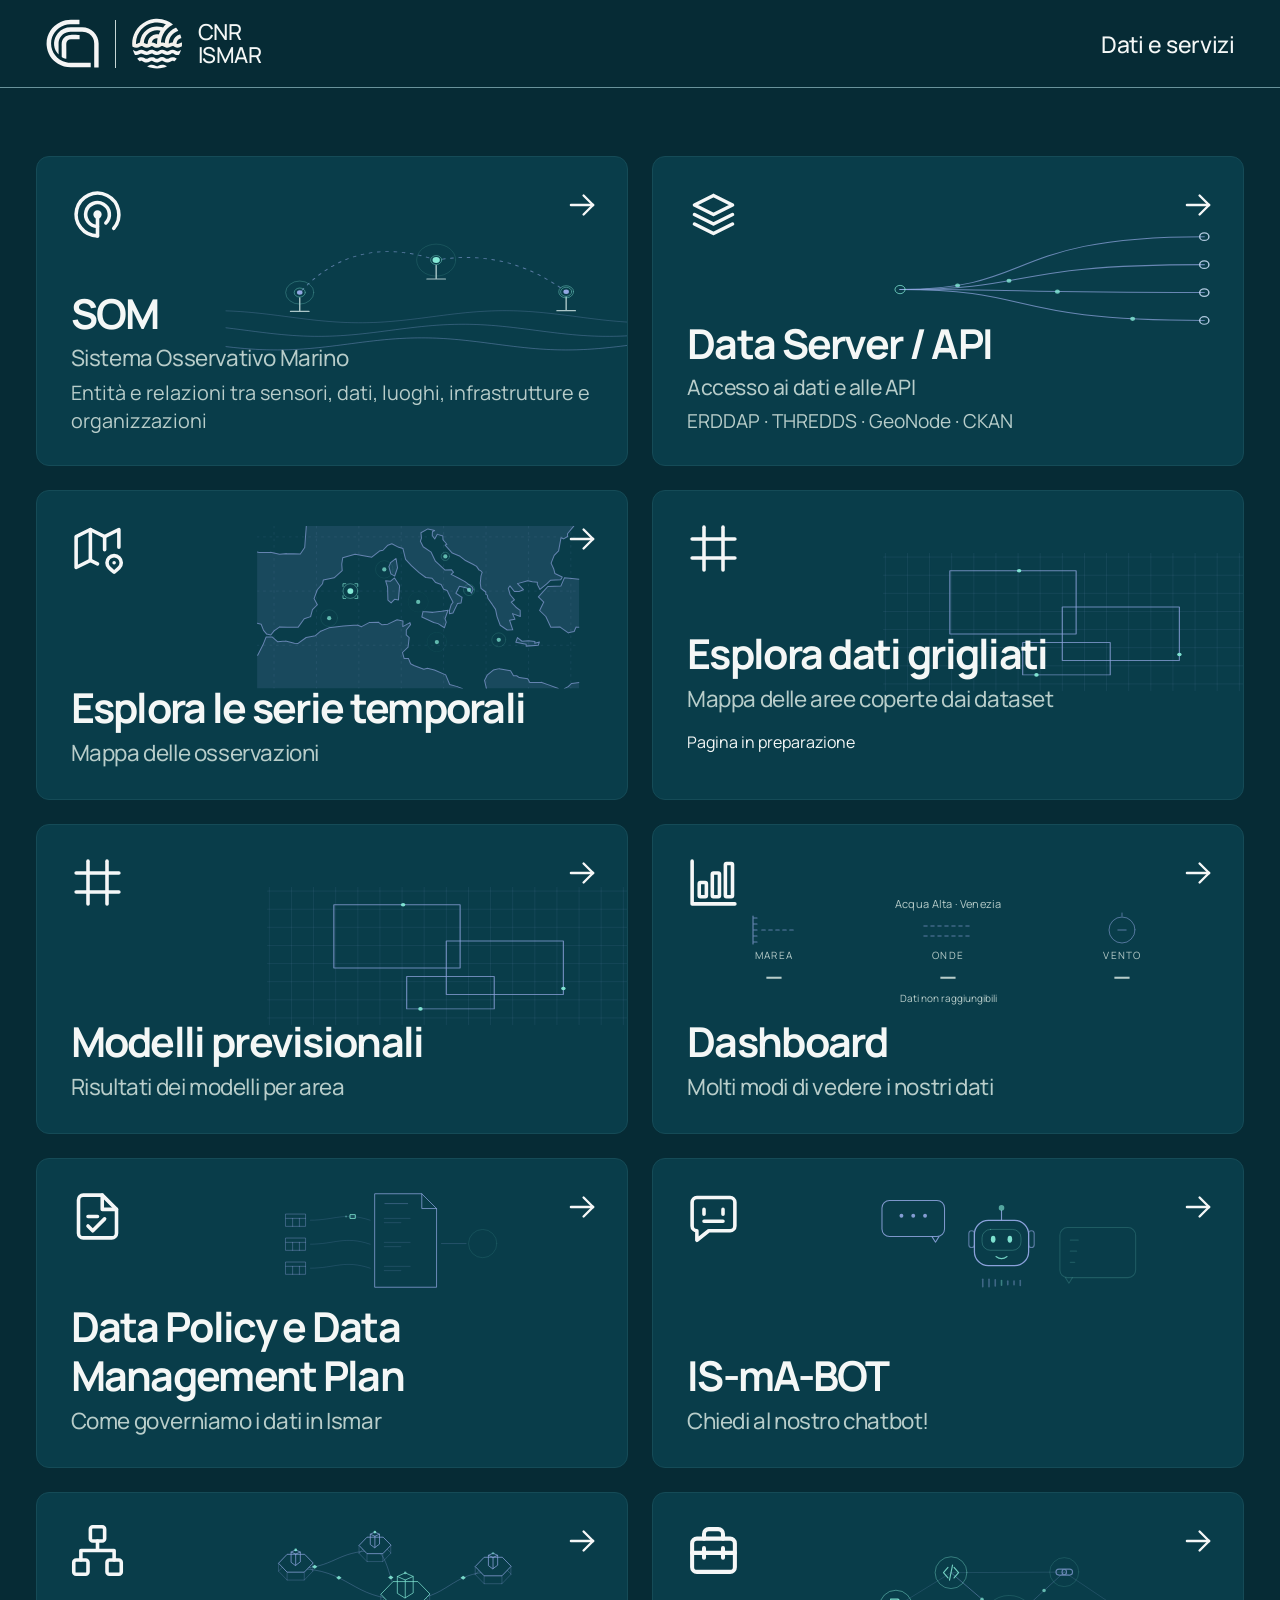
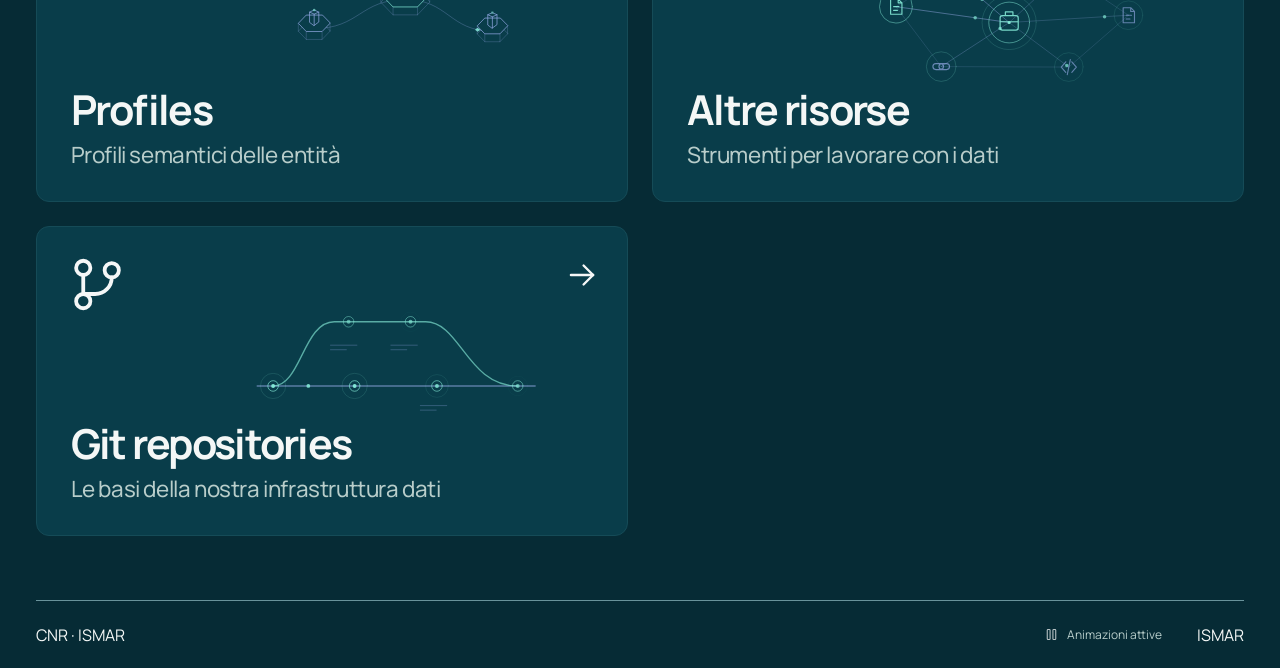
==== commit 139a41e8: "Separa le tile delle serie temporali e dei dati grigliati" ====
--- a/index.html
+++ b/index.html
@@ -34,7 +34,8 @@
         <ul>
           <li><a href="./som.html">SOM · Sistema Osservativo Marino · Entità e relazioni tra sensori, dati, luoghi, infrastrutture e organizzazioni</a></li>
           <li><a href="./dataservers.html">Data Server / API</a></li>
-          <li><a href="http://erddapdash.ve.ismar.cnr.it/">Esplora i dati · Mappa delle osservazioni</a></li>
+          <li><a href="http://erddapdash.ve.ismar.cnr.it/">Esplora le serie temporali · Mappa delle osservazioni</a></li>
+          <li>Esplora dati grigliati · Pagina in preparazione</li>
           <li><a href="./models.html">Modelli previsionali</a></li>
           <li><a href="https://assets.ve.ismar.cnr.it/public/public_pages/dashboards/qc_dash.html">Dashboard · Molti modi di vedere i nostri dati</a></li>
           <li><a href="./datapolicy.html">Data Policy e Data Management Plan · Come governiamo i dati in Ismar</a></li>
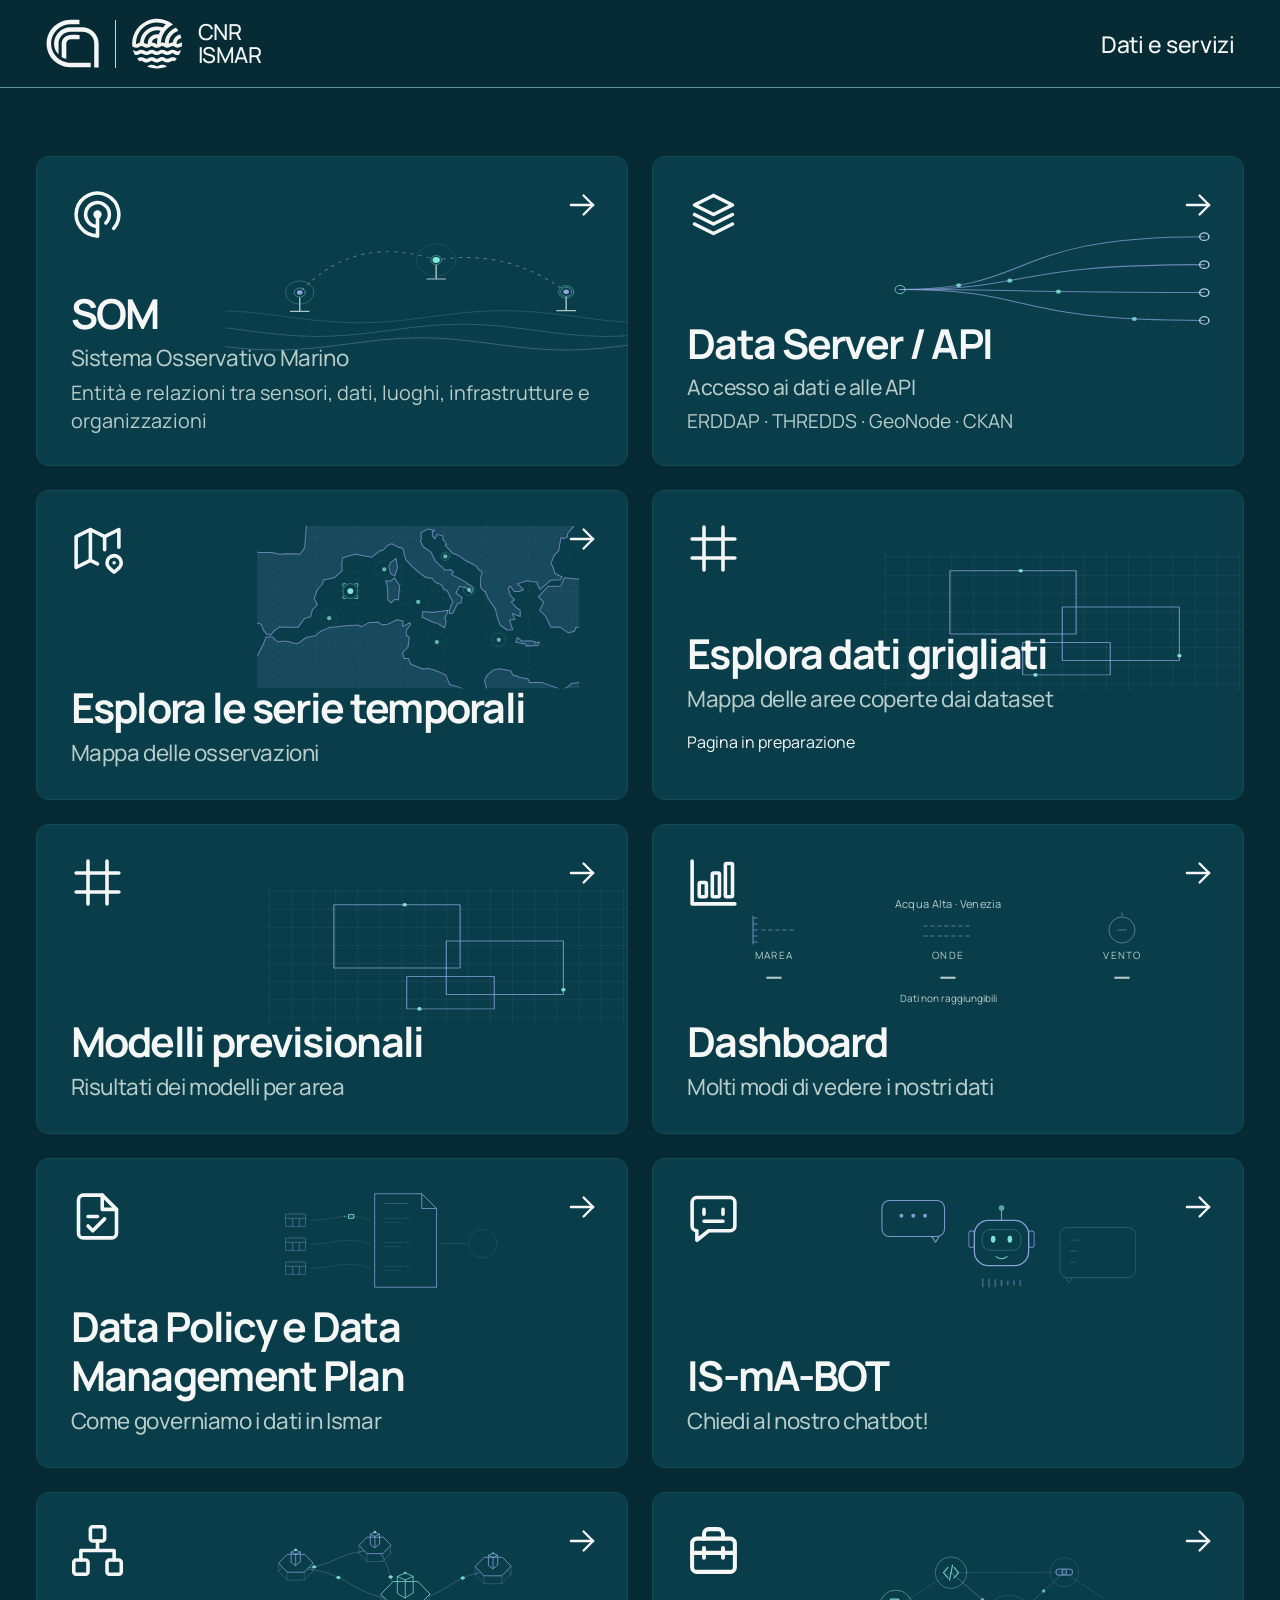
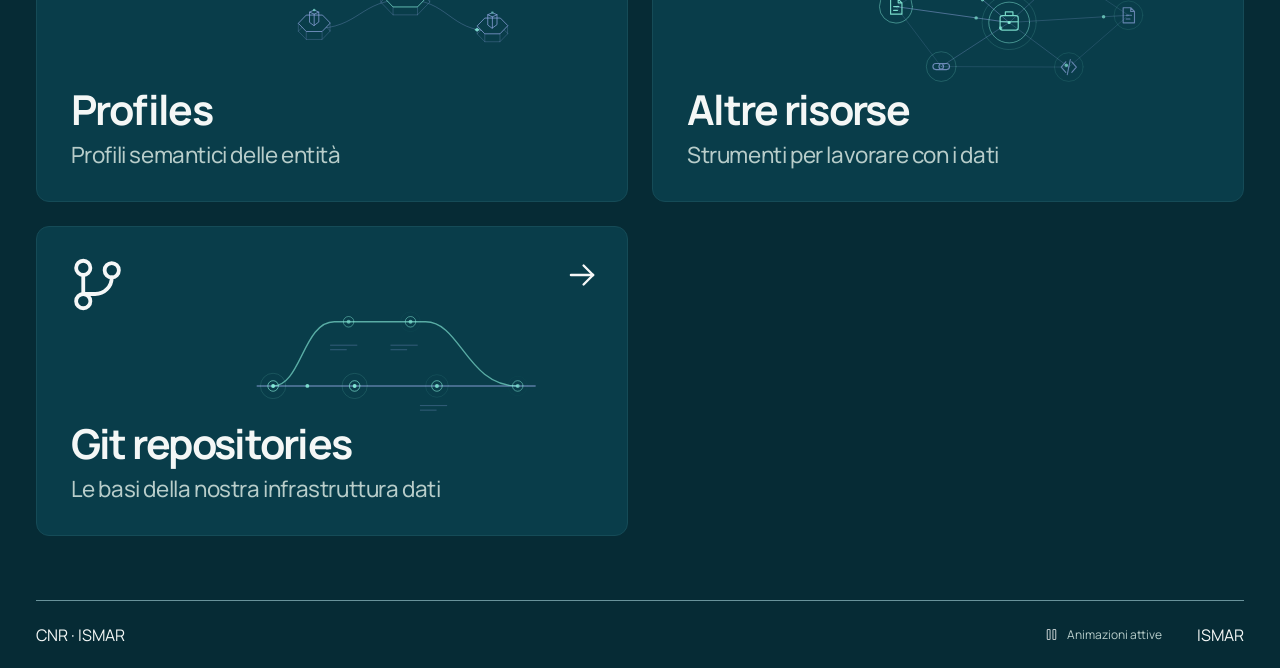
==== commit 733ebe4d: "Aggiorna i link alle dashboard della home" ====
--- a/index.html
+++ b/index.html
@@ -34,10 +34,10 @@
         <ul>
           <li><a href="./som.html">SOM · Sistema Osservativo Marino · Entità e relazioni tra sensori, dati, luoghi, infrastrutture e organizzazioni</a></li>
           <li><a href="./dataservers.html">Data Server / API</a></li>
-          <li><a href="http://erddapdash.ve.ismar.cnr.it/">Esplora le serie temporali · Mappa delle osservazioni</a></li>
+          <li><a href="https://assets.ve.ismar.cnr.it/public/public_pages/dashboards/ts_dashboard/ts_dash.html">Esplora le serie temporali · Mappa delle osservazioni</a></li>
           <li>Esplora dati grigliati · Pagina in preparazione</li>
           <li><a href="./models.html">Modelli previsionali</a></li>
-          <li><a href="https://assets.ve.ismar.cnr.it/public/public_pages/dashboards/qc_dash.html">Dashboard · Molti modi di vedere i nostri dati</a></li>
+          <li><a href="https://assets.ve.ismar.cnr.it/public/public_pages/dashboards/qc_dashboard/qc_dash.html">Dashboard · Molti modi di vedere i nostri dati</a></li>
           <li><a href="./datapolicy.html">Data Policy e Data Management Plan · Come governiamo i dati in Ismar</a></li>
           <li><a href="https://assets.ve.ismar.cnr.it/public/public_pages/isabot-metadata/chatbot.html">IS-mA-BOT · Chiedi al nostro chatbot!</a></li>
           <li><a href="./profiles.html">Profiles · Profili semantici delle entità</a></li>
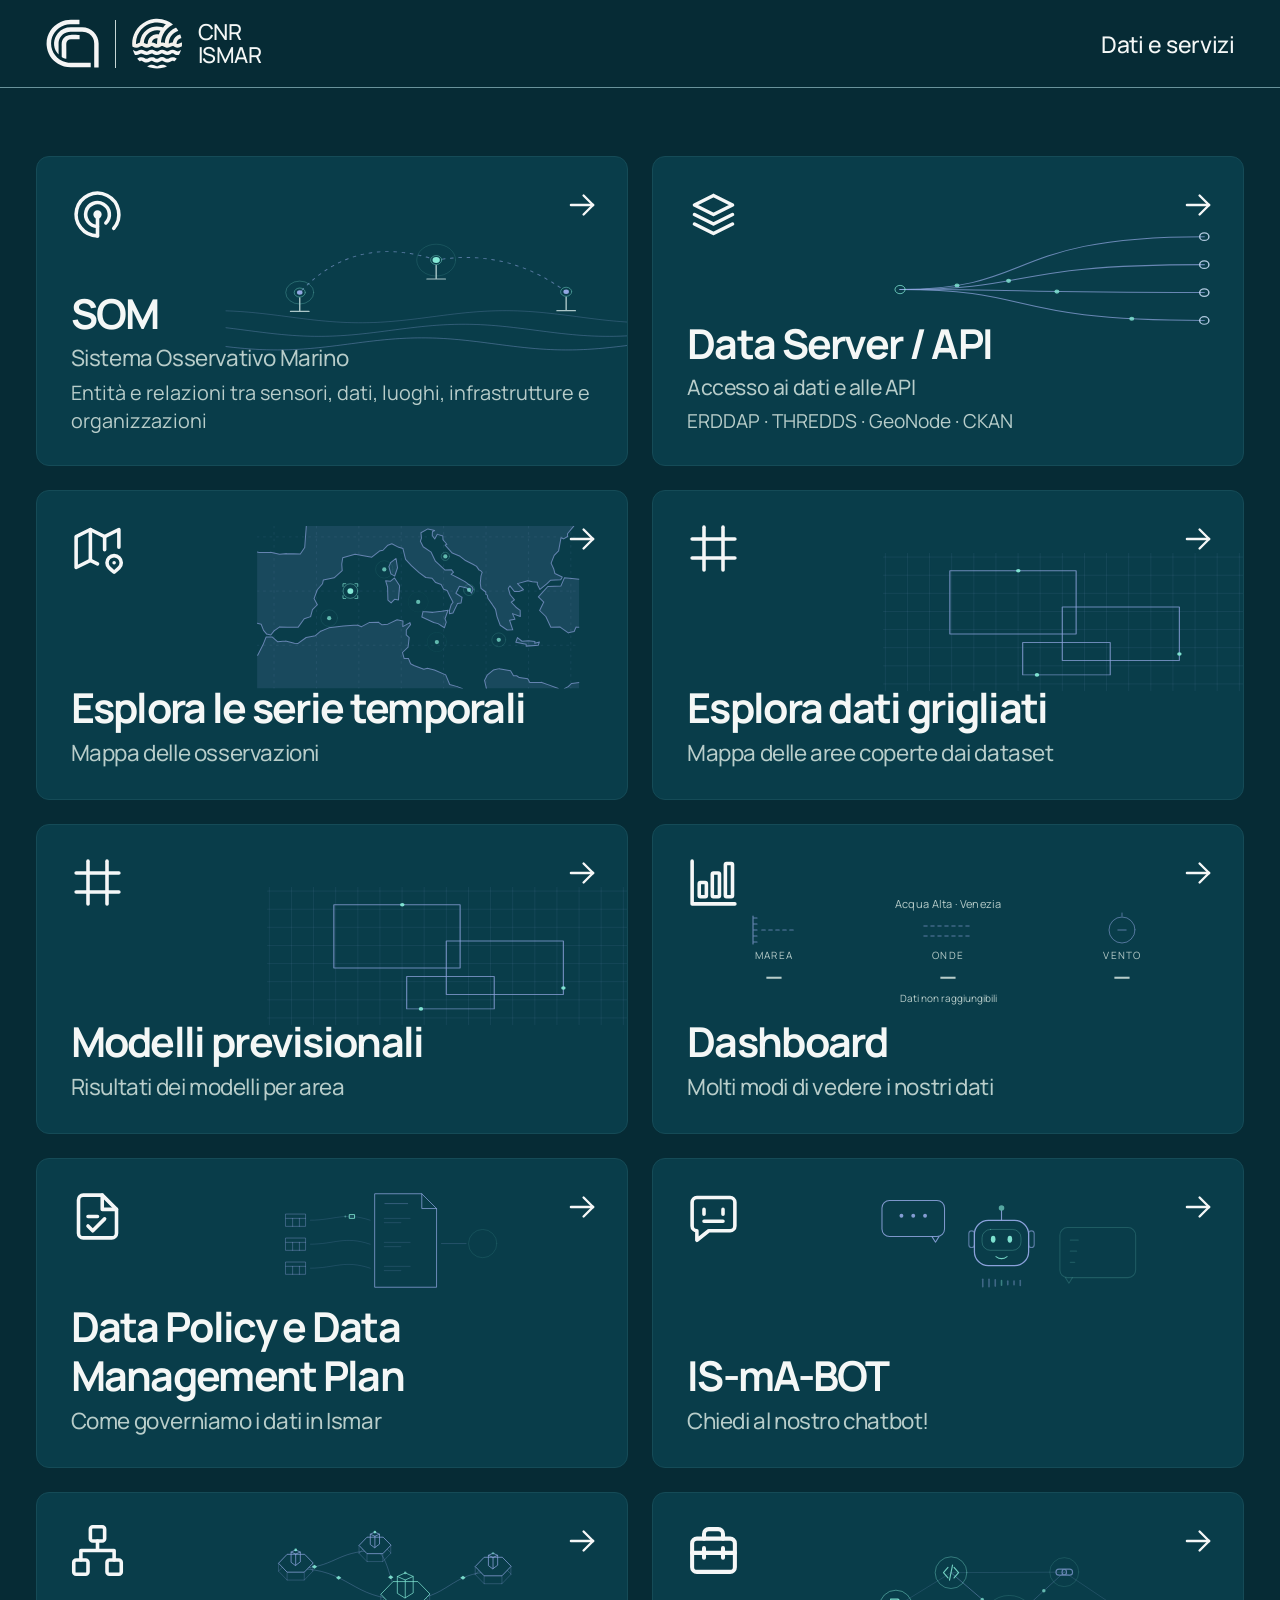
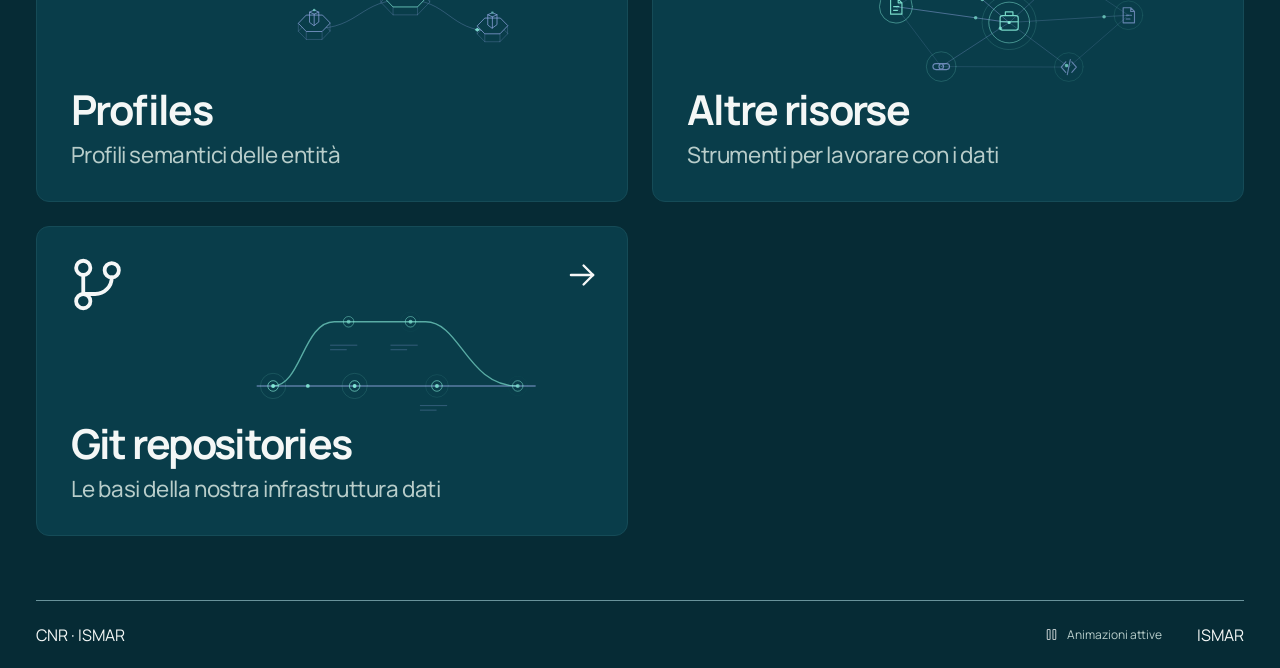
==== commit 1e496411: "Collega la tile Esplora dati grigliati alla dashboard" ====
--- a/index.html
+++ b/index.html
@@ -35,7 +35,7 @@
           <li><a href="./som.html">SOM · Sistema Osservativo Marino · Entità e relazioni tra sensori, dati, luoghi, infrastrutture e organizzazioni</a></li>
           <li><a href="./dataservers.html">Data Server / API</a></li>
           <li><a href="https://assets.ve.ismar.cnr.it/public/public_pages/dashboards/ts_dashboard/ts_dash.html">Esplora le serie temporali · Mappa delle osservazioni</a></li>
-          <li>Esplora dati grigliati · Pagina in preparazione</li>
+          <li><a href="https://assets.ve.ismar.cnr.it/public/public_pages/dashboards/grid_dashboard/browser_dataset_grigliati.html">Esplora dati grigliati</a></li>
           <li><a href="./models.html">Modelli previsionali</a></li>
           <li><a href="https://assets.ve.ismar.cnr.it/public/public_pages/dashboards/qc_dashboard/qc_dash.html">Dashboard · Molti modi di vedere i nostri dati</a></li>
           <li><a href="./datapolicy.html">Data Policy e Data Management Plan · Come governiamo i dati in Ismar</a></li>
